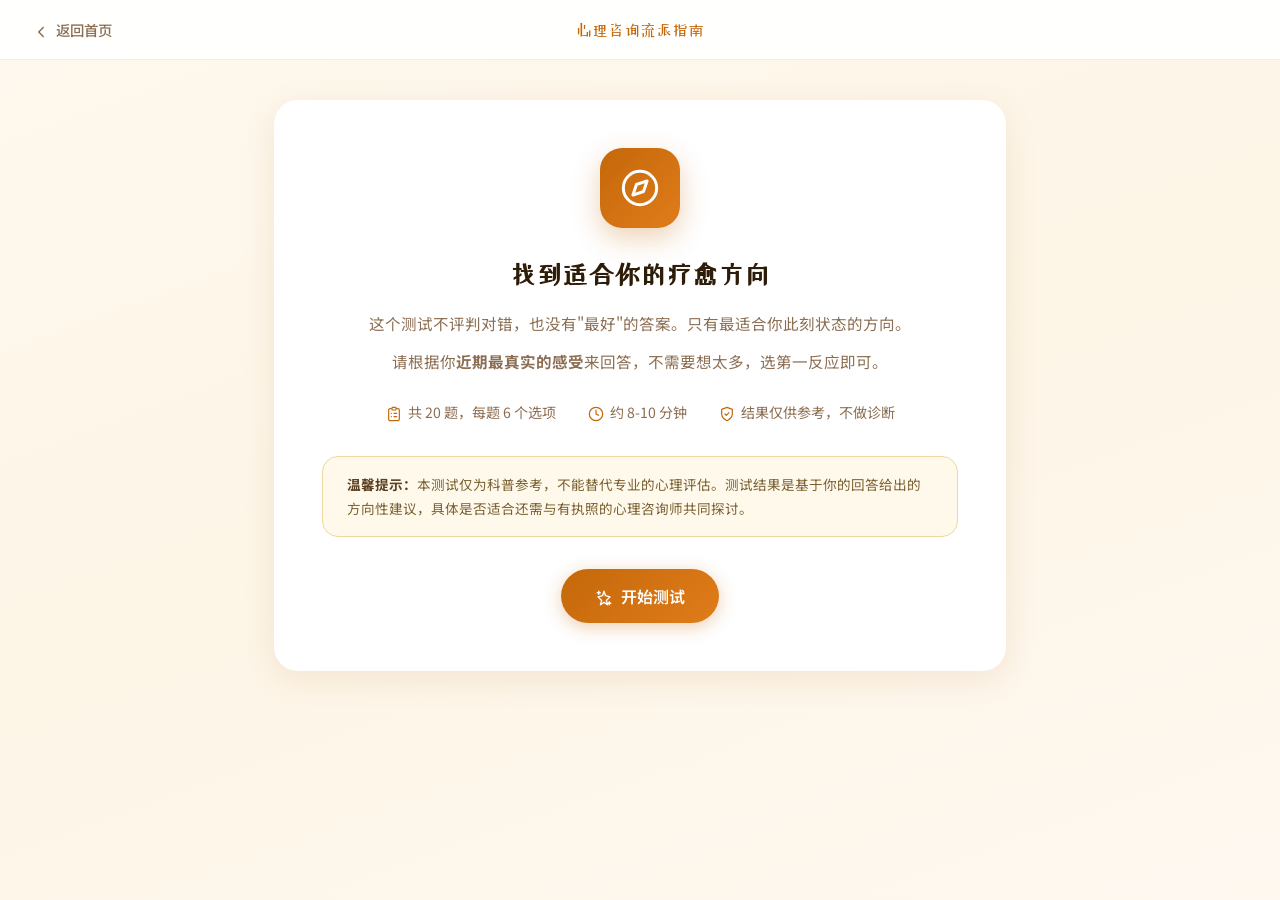
==== quiz.html @ fd83aee3 "全面改版：温暖配色+纯色图标+20题测试+独立测试页 - 配色方案：改为温暖奶油橙金渐变，整体治愈感提升 - 图标系统：用 SVG 纯色图标替换全部 emoji，统一视觉风格 - 修复导航：重命名 s" ====
<!DOCTYPE html>
<html lang="zh-CN">
<head>
  <meta charset="UTF-8">
  <meta name="viewport" content="width=device-width, initial-scale=1.0">
  <title>心理咨询流派测试 · 找到适合你的方向</title>
  <meta name="description" content="通过20道问题，找到最适合你的心理咨询流派方向。">
  <link rel="preconnect" href="https://fonts.googleapis.com">
  <link rel="preconnect" href="https://fonts.gstatic.com" crossorigin>
  <link href="https://fonts.googleapis.com/css2?family=ZCOOL+XiaoWei&family=Noto+Sans+SC:wght@300;400;500;700&family=Noto+Serif+SC:wght@400;600&display=swap" rel="stylesheet">
  <link rel="stylesheet" href="styles.css">
</head>
<body class="quiz-page-body">

<!-- 顶部导航 -->
<nav class="quiz-page-nav">
  <a href="index.html" class="back-link" id="back-link">
    <span id="back-icon"></span>
    返回首页
  </a>
  <span class="quiz-page-title" id="nav-quiz-title">心理咨询流派指南</span>
  <div style="width:80px"></div>
</nav>

<!-- 主内容区 -->
<main class="quiz-page-main">

  <!-- 进度条（答题时显示） -->
  <div class="quiz-progress" id="quiz-progress" style="display:none">
    <div class="progress-info">
      <span id="progress-label">进度</span>
      <span id="progress-text">1 / 20</span>
    </div>
    <div class="progress-bar">
      <div class="progress-fill" id="progress-fill" style="width:0%"></div>
    </div>
  </div>

  <!-- 开始页 -->
  <div class="quiz-start-card" id="quiz-start">
    <div class="quiz-start-icon" id="quiz-start-icon"></div>
    <h2>找到适合你的疗愈方向</h2>
    <p>这个测试不评判对错，也没有"最好"的答案。只有最适合你此刻状态的方向。</p>
    <p>请根据你<strong>近期最真实的感受</strong>来回答，不需要想太多，选第一反应即可。</p>
    <div class="quiz-start-meta">
      <div class="quiz-start-meta-item"><span id="meta-doc-icon"></span> 共 20 题，每题 6 个选项</div>
      <div class="quiz-start-meta-item"><span id="meta-clock-icon"></span> 约 8-10 分钟</div>
      <div class="quiz-start-meta-item"><span id="meta-lock-icon"></span> 结果仅供参考，不做诊断</div>
    </div>
    <div class="disclaimer" style="margin-bottom:2rem;text-align:left">
      <strong>温馨提示：</strong>本测试仅为科普参考，不能替代专业的心理评估。测试结果是基于你的回答给出的方向性建议，具体是否适合还需与有执照的心理咨询师共同探讨。
    </div>
    <button class="btn btn-primary btn-lg" id="start-btn" onclick="startQuiz()">
      <span id="start-icon"></span>
      开始测试
    </button>
  </div>

  <!-- 题目区 -->
  <div id="quiz-questions" style="display:none"></div>

  <!-- 结果区 -->
  <div id="quiz-result" class="quiz-result"></div>

</main>

<!-- 模态框（查看流派详情） -->
<div class="modal-overlay" id="modal-overlay">
  <div class="modal" id="modal" role="dialog" aria-modal="true"></div>
</div>

<script src="data.js"></script>
<script src="icons.js"></script>
<script src="quiz.js"></script>

<script>
// 注入图标
document.getElementById('back-icon').innerHTML = icon('chevronLeft', 18);
document.getElementById('quiz-start-icon').innerHTML = icon('compass', 40);
document.getElementById('meta-doc-icon').innerHTML = icon('clipboardList', 16);
document.getElementById('meta-clock-icon').innerHTML = icon('clock', 16);
document.getElementById('meta-lock-icon').innerHTML = icon('shieldCheck', 16);
document.getElementById('start-icon').innerHTML = icon('sparkles', 18);
</script>

</body>
</html>
---- styles.css ----
/* ===== 基础重置与变量 ===== */
:root {
  /* 主色调：温暖琥珀橙 */
  --primary: #C4680A;
  --primary-light: #E07C1A;
  --primary-pale: #FEF3E6;
  --primary-mid: rgba(196,104,10,0.12);

  /* 背景色：温暖奶油渐变 */
  --secondary: #FDFAF4;
  --surface: #FFFFFF;
  --surface-2: #FDF8EF;
  --surface-warm: #FEF6EC;

  /* 文字色：暖棕调 */
  --text-dark: #2D1C08;
  --text-body: #4A3420;
  --text-muted: #8C6E52;

  /* 边框与分割线 */
  --border: #EDE0CC;
  --border-light: #F5EDE0;

  /* 阴影：暖色调 */
  --shadow-sm: 0 2px 10px rgba(160,90,20,0.07);
  --shadow-md: 0 8px 32px rgba(160,90,20,0.11);
  --shadow-lg: 0 16px 56px rgba(160,90,20,0.16);

  --radius: 16px;
  --radius-sm: 8px;
  --radius-lg: 24px;
  --transition: 0.3s cubic-bezier(0.4, 0, 0.2, 1);

  --font-display: 'ZCOOL XiaoWei', 'Noto Serif SC', serif;
  --font-body: 'Noto Sans SC', 'PingFang SC', 'Microsoft YaHei', sans-serif;
}

*, *::before, *::after { box-sizing: border-box; margin: 0; padding: 0; }
html { scroll-behavior: smooth; }

body {
  font-family: var(--font-body);
  background: var(--secondary);
  color: var(--text-body);
  line-height: 1.75;
  min-height: 100vh;
}

/* ===== SVG 图标通用样式 ===== */
.svg-icon {
  display: inline-block;
  vertical-align: middle;
  flex-shrink: 0;
}

/* ===== 导航 ===== */
.nav {
  position: fixed;
  top: 0; left: 0; right: 0;
  z-index: 100;
  background: rgba(255,255,255,0.94);
  backdrop-filter: blur(12px);
  -webkit-backdrop-filter: blur(12px);
  border-bottom: 1px solid var(--border-light);
  padding: 0 2rem;
  height: 64px;
  display: flex;
  align-items: center;
  justify-content: space-between;
}

.nav-brand {
  font-family: var(--font-display);
  font-size: 1.1rem;
  color: var(--primary);
  text-decoration: none;
  display: flex;
  align-items: center;
  gap: 10px;
}

.nav-brand .svg-icon { color: var(--primary); }

.nav-links {
  display: flex;
  gap: 2rem;
  list-style: none;
}

.nav-links a {
  text-decoration: none;
  color: var(--text-muted);
  font-size: 0.9rem;
  font-weight: 500;
  transition: color var(--transition);
  cursor: pointer;
}

.nav-links a:hover,
.nav-links a.active {
  color: var(--primary);
}

/* ===== 英雄区域 ===== */
.hero {
  min-height: 100vh;
  display: flex;
  align-items: center;
  justify-content: center;
  text-align: center;
  padding: 80px 2rem 4rem;
  background: linear-gradient(160deg, #FEF8EE 0%, #FDF5E6 40%, #FEF8F0 70%, #FDF6EA 100%);
  position: relative;
  overflow: hidden;
}

.hero::before {
  content: '';
  position: absolute;
  width: 700px; height: 700px;
  border-radius: 50%;
  background: radial-gradient(circle, rgba(220,140,40,0.07) 0%, transparent 70%);
  top: -250px; right: -250px;
  animation: float 9s ease-in-out infinite;
}

.hero::after {
  content: '';
  position: absolute;
  width: 500px; height: 500px;
  border-radius: 50%;
  background: radial-gradient(circle, rgba(196,104,10,0.05) 0%, transparent 70%);
  bottom: -150px; left: -150px;
  animation: float 12s ease-in-out infinite reverse;
}

@keyframes float {
  0%, 100% { transform: translate(0, 0) scale(1); }
  50% { transform: translate(24px, -24px) scale(1.02); }
}

.hero-content {
  position: relative;
  z-index: 1;
  max-width: 720px;
}

.hero-badge {
  display: inline-flex;
  align-items: center;
  gap: 8px;
  background: rgba(196,104,10,0.1);
  color: var(--primary);
  padding: 7px 18px;
  border-radius: 100px;
  font-size: 0.85rem;
  font-weight: 600;
  margin-bottom: 1.5rem;
  letter-spacing: 0.04em;
  border: 1px solid rgba(196,104,10,0.15);
}

.hero h1 {
  font-family: var(--font-display);
  font-size: clamp(2rem, 5vw, 3.4rem);
  color: var(--text-dark);
  line-height: 1.3;
  margin-bottom: 1.2rem;
  font-weight: 700;
}

.hero h1 span {
  color: var(--primary);
  position: relative;
}

.hero-desc {
  font-size: 1.1rem;
  color: var(--text-muted);
  max-width: 540px;
  margin: 0 auto 2.5rem;
  line-height: 1.85;
}

.btn-group {
  display: flex;
  gap: 1rem;
  justify-content: center;
  flex-wrap: wrap;
}

.btn {
  display: inline-flex;
  align-items: center;
  gap: 8px;
  padding: 13px 26px;
  border-radius: 100px;
  font-size: 0.95rem;
  font-weight: 600;
  cursor: pointer;
  transition: all var(--transition);
  text-decoration: none;
  border: none;
  font-family: var(--font-body);
}

.btn-primary {
  background: linear-gradient(135deg, var(--primary), var(--primary-light));
  color: white;
  box-shadow: 0 4px 18px rgba(196,104,10,0.32);
}

.btn-primary:hover {
  transform: translateY(-2px);
  box-shadow: 0 8px 28px rgba(196,104,10,0.42);
}

.btn-outline {
  background: transparent;
  color: var(--primary);
  border: 2px solid var(--primary);
}

.btn-outline:hover {
  background: var(--primary);
  color: white;
  transform: translateY(-2px);
}

.btn-lg {
  padding: 15px 34px;
  font-size: 1rem;
}

.btn-ghost {
  background: transparent;
  color: var(--text-muted);
  border: none;
  cursor: pointer;
  font-family: var(--font-body);
  font-size: 0.9rem;
  padding: 9px 18px;
  border-radius: 100px;
  transition: all var(--transition);
  display: inline-flex;
  align-items: center;
  gap: 6px;
}

.btn-ghost:hover {
  background: var(--surface-2);
  color: var(--text-body);
}

/* ===== 区块标题 ===== */
.section { padding: 5rem 2rem; }

.section-alt {
  background: var(--surface);
}

.section-warm {
  background: linear-gradient(160deg, #FEF8EE 0%, #FDF5E8 100%);
}

.section-header {
  text-align: center;
  max-width: 620px;
  margin: 0 auto 3rem;
}

.section-label {
  display: inline-block;
  font-size: 0.78rem;
  font-weight: 700;
  letter-spacing: 0.14em;
  text-transform: uppercase;
  color: var(--primary);
  margin-bottom: 0.75rem;
}

.section-title {
  font-family: var(--font-display);
  font-size: clamp(1.6rem, 3vw, 2.2rem);
  color: var(--text-dark);
  line-height: 1.35;
  margin-bottom: 0.75rem;
}

.section-desc {
  color: var(--text-muted);
  font-size: 1rem;
  line-height: 1.8;
}

/* ===== 流派卡片网格 ===== */
.schools-grid {
  display: grid;
  grid-template-columns: repeat(auto-fill, minmax(280px, 1fr));
  gap: 1.5rem;
  max-width: 1200px;
  margin: 0 auto;
}

.school-card {
  background: var(--surface);
  border-radius: var(--radius-lg);
  padding: 2rem;
  cursor: pointer;
  transition: all var(--transition);
  border: 1px solid var(--border);
  box-shadow: var(--shadow-sm);
  position: relative;
  overflow: hidden;
}

.school-card::before {
  content: '';
  position: absolute;
  top: 0; left: 0; right: 0;
  height: 4px;
  background: var(--card-color, var(--primary));
  transition: height var(--transition);
}

.school-card:hover {
  transform: translateY(-5px);
  box-shadow: var(--shadow-md);
  border-color: transparent;
}

.school-card:hover::before { height: 6px; }

.card-icon-wrap {
  width: 52px; height: 52px;
  border-radius: var(--radius-sm);
  display: flex;
  align-items: center;
  justify-content: center;
  margin-bottom: 1.1rem;
  background: var(--card-bg, var(--primary-pale));
}

.card-name {
  font-family: var(--font-display);
  font-size: 1.15rem;
  color: var(--text-dark);
  margin-bottom: 0.35rem;
  font-weight: 700;
}

.card-subtitle {
  font-size: 0.85rem;
  color: var(--text-muted);
  margin-bottom: 1rem;
}

.card-tags {
  display: flex;
  flex-wrap: wrap;
  gap: 6px;
}

.tag {
  background: var(--surface-2);
  color: var(--text-muted);
  padding: 3px 10px;
  border-radius: 100px;
  font-size: 0.78rem;
  border: 1px solid var(--border);
}

/* ===== 模态框 ===== */
.modal-overlay {
  position: fixed;
  inset: 0;
  background: rgba(45,28,8,0.45);
  backdrop-filter: blur(6px);
  z-index: 200;
  display: flex;
  align-items: flex-start;
  justify-content: center;
  padding: 2rem 1rem;
  overflow-y: auto;
  opacity: 0;
  visibility: hidden;
  transition: all 0.3s;
}

.modal-overlay.active {
  opacity: 1;
  visibility: visible;
}

.modal {
  background: var(--surface);
  border-radius: var(--radius-lg);
  max-width: 880px;
  width: 100%;
  overflow: hidden;
  box-shadow: var(--shadow-lg);
  transform: translateY(28px);
  transition: transform 0.35s cubic-bezier(0.34, 1.56, 0.64, 1);
  margin: auto;
}

.modal-overlay.active .modal {
  transform: translateY(0);
}

.modal-header {
  padding: 2.5rem 2.5rem 2rem;
  position: relative;
  color: white;
}

.modal-icon-wrap {
  width: 60px; height: 60px;
  background: rgba(255,255,255,0.2);
  border-radius: var(--radius-sm);
  display: flex;
  align-items: center;
  justify-content: center;
  margin-bottom: 1rem;
}

.modal-title {
  font-family: var(--font-display);
  font-size: 1.85rem;
  margin-bottom: 0.4rem;
}

.modal-subtitle {
  opacity: 0.85;
  font-size: 1rem;
}

.modal-close {
  position: absolute;
  top: 1.5rem;
  right: 1.5rem;
  background: rgba(255,255,255,0.18);
  border: none;
  color: white;
  width: 38px; height: 38px;
  border-radius: 50%;
  cursor: pointer;
  display: flex;
  align-items: center;
  justify-content: center;
  transition: background var(--transition);
}

.modal-close:hover { background: rgba(255,255,255,0.3); }

.modal-body {
  padding: 2rem 2.5rem 2.5rem;
}

.modal-section { margin-bottom: 2rem; }
.modal-section:last-child { margin-bottom: 0; }

.modal-section-title {
  font-family: var(--font-display);
  font-size: 1.05rem;
  color: var(--text-dark);
  margin-bottom: 0.85rem;
  display: flex;
  align-items: center;
  gap: 10px;
}

.modal-section-title .title-bar {
  width: 3px;
  height: 1.1em;
  background: var(--modal-color, var(--primary));
  border-radius: 2px;
  flex-shrink: 0;
}

.philosophy-box {
  background: var(--surface-warm);
  border-radius: var(--radius);
  padding: 1.25rem 1.5rem;
  font-style: italic;
  color: var(--text-body);
  border-left: 4px solid var(--modal-color, var(--primary));
  line-height: 1.85;
}

.list-check {
  list-style: none;
  display: flex;
  flex-direction: column;
  gap: 0.6rem;
}

.list-check li {
  display: flex;
  align-items: flex-start;
  gap: 10px;
  font-size: 0.95rem;
  color: var(--text-body);
  line-height: 1.65;
}

.list-check li .check-icon {
  color: var(--modal-color, var(--primary));
  flex-shrink: 0;
  margin-top: 2px;
}

.two-col {
  display: grid;
  grid-template-columns: 1fr 1fr;
  gap: 1.25rem;
}

.advantage-box, .disadvantage-box {
  border-radius: var(--radius);
  padding: 1.25rem;
}

.advantage-box {
  background: #F2FBF5;
  border: 1px solid #BCEACF;
}

.disadvantage-box {
  background: #FFF8EE;
  border: 1px solid #F0D5A8;
}

.box-title {
  font-weight: 700;
  margin-bottom: 0.75rem;
  font-size: 0.9rem;
  display: flex;
  align-items: center;
  gap: 6px;
}

.advantage-box .box-title { color: #1A7A45; }
.disadvantage-box .box-title { color: #B56820; }

.list-simple {
  list-style: none;
  display: flex;
  flex-direction: column;
  gap: 0.45rem;
}

.list-simple li {
  font-size: 0.88rem;
  color: var(--text-body);
  padding-left: 1rem;
  position: relative;
  line-height: 1.6;
}

.list-simple li::before {
  content: '·';
  position: absolute;
  left: 0;
  color: var(--text-muted);
  font-size: 1.3em;
  line-height: 1.3;
}

.duration-cards {
  display: flex;
  gap: 0.75rem;
  flex-wrap: wrap;
}

.duration-item {
  background: var(--surface-2);
  border: 1px solid var(--border);
  border-radius: var(--radius-sm);
  padding: 0.8rem 1.1rem;
  font-size: 0.85rem;
  flex: 1;
  min-width: 180px;
  color: var(--text-body);
}

.duration-note {
  margin-top: 0.75rem;
  font-size: 0.88rem;
  color: var(--text-muted);
  font-style: italic;
  line-height: 1.7;
}

.rep-list {
  display: flex;
  flex-wrap: wrap;
  gap: 0.5rem;
}

.rep-tag {
  background: var(--surface-warm);
  border: 1px solid var(--border);
  border-radius: 100px;
  padding: 4px 14px;
  font-size: 0.82rem;
  color: var(--text-body);
}

.quote-box {
  background: var(--surface-warm);
  border-radius: var(--radius);
  padding: 1.25rem 1.5rem;
  text-align: center;
  font-style: italic;
  color: var(--text-muted);
  font-size: 0.95rem;
  line-height: 1.8;
  border: 1px solid var(--border);
}

/* ===== 推荐书目 ===== */
.books-grid {
  display: grid;
  grid-template-columns: 1fr 1fr;
  gap: 0.75rem;
}

.book-item {
  background: var(--surface-warm);
  border-radius: var(--radius-sm);
  padding: 1rem;
  border: 1px solid var(--border-light);
}

.book-title {
  font-size: 0.9rem;
  font-weight: 600;
  color: var(--text-dark);
  margin-bottom: 0.2rem;
}

.book-author {
  font-size: 0.78rem;
  color: var(--primary);
  margin-bottom: 0.4rem;
}

.book-desc {
  font-size: 0.8rem;
  color: var(--text-muted);
  line-height: 1.6;
}

/* ===== 测试入口区（index页） ===== */
.quiz-promo {
  background: linear-gradient(135deg, #FEF5E6 0%, #FDF0DD 100%);
  border: 1px solid var(--border);
  border-radius: var(--radius-lg);
  padding: 3rem;
  text-align: center;
  box-shadow: var(--shadow-sm);
  max-width: 700px;
  margin: 0 auto;
}

.quiz-promo-icon {
  width: 72px; height: 72px;
  background: linear-gradient(135deg, var(--primary), var(--primary-light));
  border-radius: 20px;
  display: flex;
  align-items: center;
  justify-content: center;
  margin: 0 auto 1.5rem;
  color: white;
  box-shadow: 0 8px 24px rgba(196,104,10,0.28);
}

.quiz-promo h3 {
  font-family: var(--font-display);
  font-size: 1.5rem;
  color: var(--text-dark);
  margin-bottom: 0.75rem;
}

.quiz-promo p {
  color: var(--text-muted);
  margin-bottom: 0.75rem;
  line-height: 1.8;
  font-size: 0.97rem;
}

.quiz-meta {
  display: flex;
  justify-content: center;
  gap: 1.75rem;
  margin: 1.5rem 0 2rem;
  flex-wrap: wrap;
}

.quiz-meta-item {
  display: flex;
  align-items: center;
  gap: 6px;
  font-size: 0.88rem;
  color: var(--text-muted);
}

.quiz-meta-item .svg-icon { color: var(--primary); }

/* ===== 独立测试页面（quiz.html） ===== */
.quiz-page-body {
  background: linear-gradient(160deg, #FEF8EE 0%, #FDF5E6 50%, #FEF8F0 100%);
  min-height: 100vh;
}

.quiz-page-nav {
  background: rgba(255,255,255,0.92);
  backdrop-filter: blur(12px);
  border-bottom: 1px solid var(--border-light);
  padding: 0 2rem;
  height: 60px;
  display: flex;
  align-items: center;
  justify-content: space-between;
  position: sticky;
  top: 0;
  z-index: 50;
}

.back-link {
  display: flex;
  align-items: center;
  gap: 6px;
  color: var(--text-muted);
  text-decoration: none;
  font-size: 0.9rem;
  font-weight: 500;
  transition: color var(--transition);
}

.back-link:hover { color: var(--primary); }

.quiz-page-title {
  font-family: var(--font-display);
  font-size: 1rem;
  color: var(--primary);
}

.quiz-page-main {
  max-width: 780px;
  margin: 0 auto;
  padding: 2.5rem 1.5rem 4rem;
}

/* 进度条 */
.quiz-progress {
  margin-bottom: 2rem;
}

.progress-info {
  display: flex;
  justify-content: space-between;
  font-size: 0.85rem;
  color: var(--text-muted);
  margin-bottom: 0.5rem;
}

.progress-bar {
  height: 6px;
  background: var(--border);
  border-radius: 100px;
  overflow: hidden;
}

.progress-fill {
  height: 100%;
  background: linear-gradient(90deg, var(--primary), var(--primary-light));
  border-radius: 100px;
  transition: width 0.5s cubic-bezier(0.4, 0, 0.2, 1);
}

/* 测试开始页 */
.quiz-start-card {
  background: var(--surface);
  border-radius: var(--radius-lg);
  padding: 3rem;
  text-align: center;
  box-shadow: var(--shadow-md);
}

.quiz-start-icon {
  width: 80px; height: 80px;
  background: linear-gradient(135deg, var(--primary), var(--primary-light));
  border-radius: 22px;
  display: flex;
  align-items: center;
  justify-content: center;
  margin: 0 auto 1.5rem;
  color: white;
  box-shadow: 0 10px 28px rgba(196,104,10,0.3);
}

.quiz-start-card h2 {
  font-family: var(--font-display);
  font-size: 1.6rem;
  color: var(--text-dark);
  margin-bottom: 0.75rem;
}

.quiz-start-card p {
  color: var(--text-muted);
  line-height: 1.85;
  font-size: 0.97rem;
  margin-bottom: 0.6rem;
}

.quiz-start-meta {
  display: flex;
  justify-content: center;
  gap: 2rem;
  flex-wrap: wrap;
  margin: 1.5rem 0 2rem;
}

.quiz-start-meta-item {
  display: flex;
  align-items: center;
  gap: 6px;
  font-size: 0.88rem;
  color: var(--text-muted);
}

.quiz-start-meta-item .svg-icon { color: var(--primary); }

/* 题目卡片 */
.quiz-card {
  background: var(--surface);
  border-radius: var(--radius-lg);
  padding: 2.5rem;
  box-shadow: var(--shadow-md);
  animation: slideIn 0.4s cubic-bezier(0.34, 1.56, 0.64, 1);
}

@keyframes slideIn {
  from { opacity: 0; transform: translateX(32px); }
  to { opacity: 1; transform: translateX(0); }
}

.quiz-q-num {
  font-size: 0.8rem;
  font-weight: 700;
  color: var(--primary);
  letter-spacing: 0.1em;
  text-transform: uppercase;
  margin-bottom: 0.75rem;
}

.quiz-q-text {
  font-family: var(--font-display);
  font-size: 1.22rem;
  color: var(--text-dark);
  line-height: 1.5;
  margin-bottom: 1.75rem;
}

.quiz-options {
  display: flex;
  flex-direction: column;
  gap: 0.65rem;
}

.quiz-option {
  border: 2px solid var(--border);
  border-radius: var(--radius);
  padding: 0.95rem 1.25rem;
  cursor: pointer;
  transition: all var(--transition);
  text-align: left;
  background: var(--surface);
  font-family: var(--font-body);
  font-size: 0.93rem;
  color: var(--text-body);
  line-height: 1.6;
  width: 100%;
}

.quiz-option:hover {
  border-color: var(--primary);
  background: var(--primary-pale);
}

.quiz-option.selected {
  border-color: var(--primary);
  background: var(--primary-pale);
  color: var(--primary);
  font-weight: 500;
}

.quiz-nav {
  display: flex;
  justify-content: space-between;
  align-items: center;
  margin-top: 1.75rem;
}

/* ===== 测试结果 ===== */
.quiz-result { display: none; }
.quiz-result.active {
  display: block;
  animation: fadeIn 0.6s ease;
}

@keyframes fadeIn {
  from { opacity: 0; }
  to { opacity: 1; }
}

.result-header {
  background: var(--surface);
  border-radius: var(--radius-lg);
  padding: 2.5rem;
  text-align: center;
  box-shadow: var(--shadow-md);
  margin-bottom: 1.5rem;
}

.result-school-icon {
  width: 72px; height: 72px;
  border-radius: 20px;
  display: flex;
  align-items: center;
  justify-content: center;
  margin: 0 auto 1.25rem;
  color: white;
}

.result-label {
  font-size: 0.8rem;
  font-weight: 700;
  letter-spacing: 0.12em;
  text-transform: uppercase;
  color: var(--primary);
  margin-bottom: 0.5rem;
}

.result-name {
  font-family: var(--font-display);
  font-size: 2rem;
  color: var(--text-dark);
  margin-bottom: 0.5rem;
}

.result-subtitle {
  color: var(--text-muted);
  font-size: 1rem;
  margin-bottom: 1.5rem;
}

.result-overview {
  color: var(--text-body);
  font-size: 0.97rem;
  line-height: 1.85;
  text-align: left;
  background: var(--surface-warm);
  border-radius: var(--radius);
  padding: 1.25rem 1.5rem;
  border: 1px solid var(--border-light);
}

.result-scores {
  background: var(--surface);
  border-radius: var(--radius-lg);
  padding: 2rem 2.5rem;
  box-shadow: var(--shadow-sm);
  margin-bottom: 1.5rem;
}

.scores-title {
  font-family: var(--font-display);
  font-size: 1.05rem;
  color: var(--text-dark);
  margin-bottom: 1.25rem;
  display: flex;
  align-items: center;
  gap: 8px;
}

.score-bar-item { margin-bottom: 1rem; }

.score-bar-header {
  display: flex;
  justify-content: space-between;
  margin-bottom: 0.3rem;
  font-size: 0.88rem;
}

.score-bar-name { color: var(--text-body); font-weight: 500; }
.score-bar-val { color: var(--text-muted); }

.score-bar-bg {
  height: 8px;
  background: var(--border);
  border-radius: 100px;
  overflow: hidden;
}

.score-bar-fill {
  height: 100%;
  border-radius: 100px;
  transition: width 1s cubic-bezier(0.4, 0, 0.2, 1);
  width: 0;
}

.result-detail-card {
  background: var(--surface);
  border-radius: var(--radius-lg);
  padding: 2rem 2.5rem;
  box-shadow: var(--shadow-sm);
  margin-bottom: 1.5rem;
}

.result-detail-title {
  font-family: var(--font-display);
  font-size: 1.05rem;
  color: var(--text-dark);
  margin-bottom: 1rem;
  display: flex;
  align-items: center;
  gap: 8px;
}

.result-detail-title .svg-icon { color: var(--primary); }

.result-actions {
  display: flex;
  gap: 1rem;
  justify-content: center;
  flex-wrap: wrap;
  margin-top: 0.5rem;
}

/* ===== "为什么了解流派"区域 ===== */
.why-grid {
  display: grid;
  grid-template-columns: repeat(auto-fill, minmax(230px, 1fr));
  gap: 1.5rem;
  max-width: 1000px;
  margin: 0 auto;
}

.why-card {
  background: var(--surface);
  border-radius: var(--radius);
  padding: 1.75rem;
  box-shadow: var(--shadow-sm);
  border: 1px solid var(--border);
  transition: all var(--transition);
}

.why-card:hover {
  transform: translateY(-3px);
  box-shadow: var(--shadow-md);
}

.why-icon-wrap {
  width: 44px; height: 44px;
  border-radius: 10px;
  display: flex;
  align-items: center;
  justify-content: center;
  margin-bottom: 0.9rem;
  background: var(--primary-pale);
  color: var(--primary);
}

.why-title {
  font-family: var(--font-display);
  font-size: 1rem;
  color: var(--text-dark);
  margin-bottom: 0.5rem;
}

.why-desc {
  font-size: 0.88rem;
  color: var(--text-muted);
  line-height: 1.75;
}

/* ===== 在你找咨询师之前（6卡布局） ===== */
.tips-grid {
  display: grid;
  grid-template-columns: repeat(auto-fill, minmax(240px, 1fr));
  gap: 1.5rem;
  max-width: 1000px;
  margin: 0 auto;
}

.tip-card {
  background: var(--surface);
  border-radius: var(--radius);
  padding: 1.75rem;
  box-shadow: var(--shadow-sm);
  border: 1px solid var(--border);
  transition: all var(--transition);
}

.tip-card:hover {
  transform: translateY(-3px);
  box-shadow: var(--shadow-md);
}

.tip-icon-wrap {
  width: 44px; height: 44px;
  border-radius: 10px;
  display: flex;
  align-items: center;
  justify-content: center;
  margin-bottom: 0.9rem;
}

.tip-title {
  font-family: var(--font-display);
  font-size: 1rem;
  color: var(--text-dark);
  margin-bottom: 0.5rem;
}

.tip-desc {
  font-size: 0.88rem;
  color: var(--text-muted);
  line-height: 1.75;
}

/* ===== 免责声明 ===== */
.disclaimer {
  background: #FFF9EC;
  border: 1px solid #F0D6A0;
  border-radius: var(--radius);
  padding: 1rem 1.5rem;
  font-size: 0.85rem;
  color: #7A6030;
  max-width: 780px;
  margin: 0 auto 2rem;
  line-height: 1.7;
}

.disclaimer strong { color: #5A4020; }

/* ===== 页脚 ===== */
footer {
  background: var(--text-dark);
  color: rgba(255,255,255,0.55);
  text-align: center;
  padding: 2.5rem 2rem;
  font-size: 0.88rem;
  line-height: 1.85;
}

footer strong { color: rgba(255,255,255,0.85); }
footer a { color: rgba(255,255,255,0.55); text-decoration: none; }
footer a:hover { color: rgba(255,255,255,0.9); }

/* ===== 响应式 ===== */
@media (max-width: 768px) {
  .nav-links { display: none; }
  .hero { padding: 80px 1.25rem 3rem; }
  .modal-body { padding: 1.5rem; }
  .modal-header { padding: 2rem 1.5rem 1.5rem; }
  .two-col { grid-template-columns: 1fr; }
  .quiz-card { padding: 1.75rem; }
  .quiz-start-card { padding: 2rem 1.5rem; }
  .modal { border-radius: var(--radius); }
  .result-scores { padding: 1.5rem; }
  .result-header { padding: 2rem 1.5rem; }
  .books-grid { grid-template-columns: 1fr; }
  .quiz-promo { padding: 2rem 1.5rem; }
}

@media (max-width: 480px) {
  .schools-grid { grid-template-columns: 1fr; }
  .duration-cards { flex-direction: column; }
  .quiz-start-meta { flex-direction: column; gap: 0.5rem; }
}

/* ===== 滚动动画 ===== */
.fade-in {
  opacity: 0;
  transform: translateY(22px);
  transition: opacity 0.65s ease, transform 0.65s ease;
}

.fade-in.visible {
  opacity: 1;
  transform: translateY(0);
}

/* ===== 工具类 ===== */
.hidden { display: none !important; }
.text-center { text-align: center; }
.mt-1 { margin-top: 0.5rem; }
.mt-2 { margin-top: 1rem; }
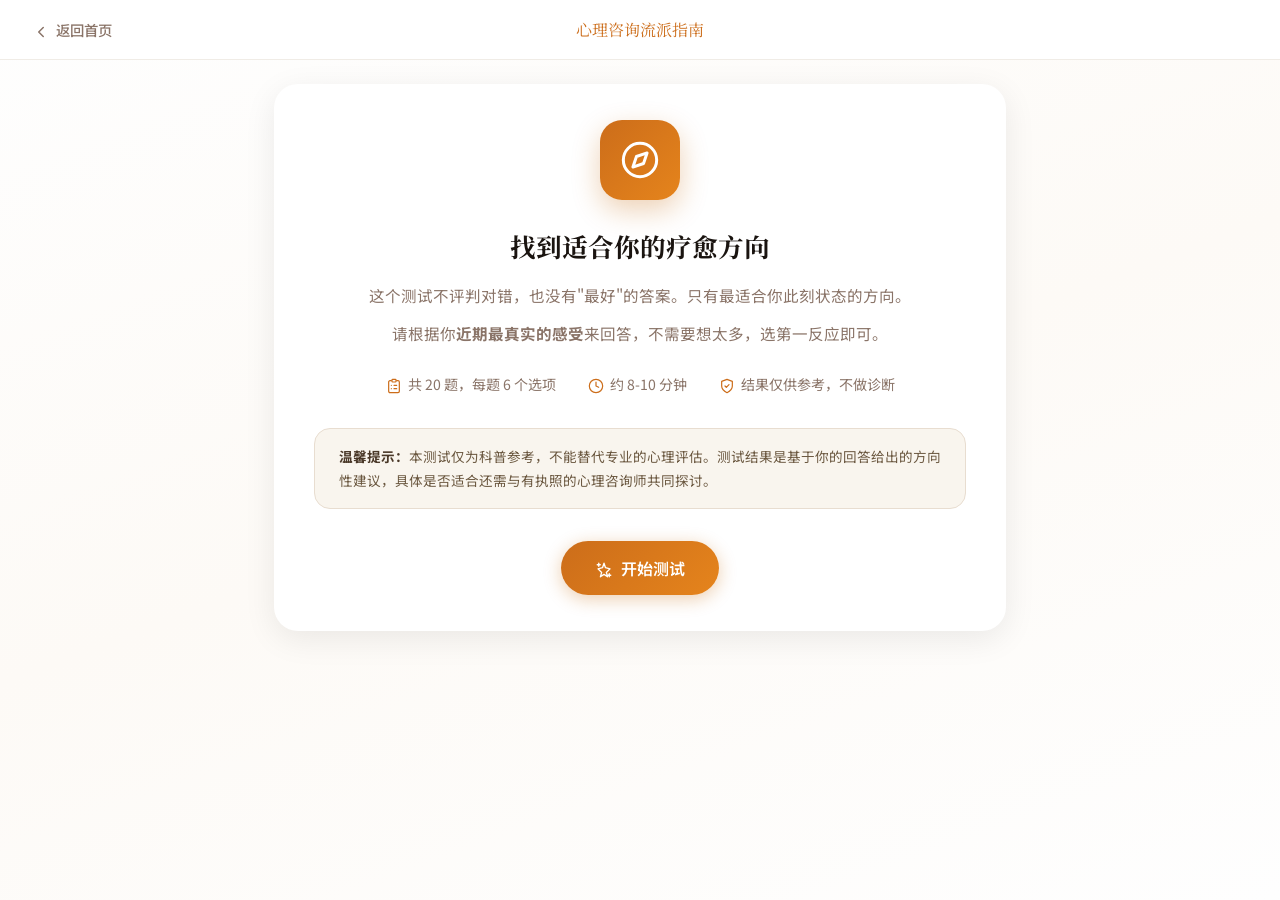
==== commit 3eb6d0ad: "新增焦点解决/叙事/正念三流派，修复书目，更新配色字体 - 新增 SFBT（焦点解决短期疗法）、叙事疗法、正念疗法三个流派，含完整数据和推荐书目 - 修复各流派书目错位问题（叙事书目移至叙事流派，正念" ====
--- a/quiz.html
+++ b/quiz.html
@@ -7,7 +7,7 @@
   <meta name="description" content="通过20道问题，找到最适合你的心理咨询流派方向。">
   <link rel="preconnect" href="https://fonts.googleapis.com">
   <link rel="preconnect" href="https://fonts.gstatic.com" crossorigin>
-  <link href="https://fonts.googleapis.com/css2?family=ZCOOL+XiaoWei&family=Noto+Sans+SC:wght@300;400;500;700&family=Noto+Serif+SC:wght@400;600&display=swap" rel="stylesheet">
+  <link href="https://fonts.googleapis.com/css2?family=Noto+Sans+SC:wght@300;400;500;700&family=Noto+Serif+SC:wght@400;600;700&display=swap" rel="stylesheet">
   <link rel="stylesheet" href="styles.css">
 </head>
 <body class="quiz-page-body">
--- a/styles.css
+++ b/styles.css
@@ -1,37 +1,37 @@
 /* ===== 基础重置与变量 ===== */
 :root {
-  /* 主色调：温暖琥珀橙 */
-  --primary: #C4680A;
-  --primary-light: #E07C1A;
-  --primary-pale: #FEF3E6;
-  --primary-mid: rgba(196,104,10,0.12);
-
-  /* 背景色：温暖奶油渐变 */
-  --secondary: #FDFAF4;
+  /* 主色调：明亮暖橙 */
+  --primary: #CC6D1A;
+  --primary-light: #E5841C;
+  --primary-pale: #FEF4EA;
+  --primary-mid: rgba(204,109,26,0.12);
+
+  /* 背景色：近白，极轻微暖调 */
+  --secondary: #FAFAFA;
   --surface: #FFFFFF;
-  --surface-2: #FDF8EF;
-  --surface-warm: #FEF6EC;
-
-  /* 文字色：暖棕调 */
-  --text-dark: #2D1C08;
-  --text-body: #4A3420;
-  --text-muted: #8C6E52;
+  --surface-2: #F6F7FA;
+  --surface-warm: #FEF9F4;
+
+  /* 文字色：深灰暖调 */
+  --text-dark: #1A1410;
+  --text-body: #3D3028;
+  --text-muted: #8A7468;
 
   /* 边框与分割线 */
-  --border: #EDE0CC;
-  --border-light: #F5EDE0;
-
-  /* 阴影：暖色调 */
-  --shadow-sm: 0 2px 10px rgba(160,90,20,0.07);
-  --shadow-md: 0 8px 32px rgba(160,90,20,0.11);
-  --shadow-lg: 0 16px 56px rgba(160,90,20,0.16);
+  --border: #E8E3DC;
+  --border-light: #F0ECE6;
+
+  /* 阴影 */
+  --shadow-sm: 0 2px 10px rgba(0,0,0,0.05);
+  --shadow-md: 0 8px 32px rgba(0,0,0,0.08);
+  --shadow-lg: 0 16px 56px rgba(0,0,0,0.12);
 
   --radius: 16px;
   --radius-sm: 8px;
   --radius-lg: 24px;
   --transition: 0.3s cubic-bezier(0.4, 0, 0.2, 1);
 
-  --font-display: 'ZCOOL XiaoWei', 'Noto Serif SC', serif;
+  --font-display: 'Noto Serif SC', serif;
   --font-body: 'Noto Sans SC', 'PingFang SC', 'Microsoft YaHei', sans-serif;
 }
 
@@ -109,7 +109,7 @@
   justify-content: center;
   text-align: center;
   padding: 80px 2rem 4rem;
-  background: linear-gradient(160deg, #FEF8EE 0%, #FDF5E6 40%, #FEF8F0 70%, #FDF6EA 100%);
+  background: linear-gradient(160deg, #FEFEFE 0%, #FDFAF6 40%, #FEFEFE 70%, #FDFBF8 100%);
   position: relative;
   overflow: hidden;
 }
@@ -260,7 +260,7 @@
 }
 
 .section-warm {
-  background: linear-gradient(160deg, #FEF8EE 0%, #FDF5E8 100%);
+  background: linear-gradient(160deg, #FEFEFE 0%, #FDFCFA 100%);
 }
 
 .section-header {
@@ -654,7 +654,7 @@
 
 /* ===== 测试入口区（index页） ===== */
 .quiz-promo {
-  background: linear-gradient(135deg, #FEF5E6 0%, #FDF0DD 100%);
+  background: linear-gradient(135deg, #FEFEFE 0%, #FDF8F4 100%);
   border: 1px solid var(--border);
   border-radius: var(--radius-lg);
   padding: 3rem;
@@ -710,7 +710,7 @@
 
 /* ===== 独立测试页面（quiz.html） ===== */
 .quiz-page-body {
-  background: linear-gradient(160deg, #FEF8EE 0%, #FDF5E6 50%, #FEF8F0 100%);
+  background: linear-gradient(160deg, #FEFEFE 0%, #FDFAF6 50%, #FEFEFE 100%);
   min-height: 100vh;
 }
 
@@ -750,12 +750,12 @@
 .quiz-page-main {
   max-width: 780px;
   margin: 0 auto;
-  padding: 2.5rem 1.5rem 4rem;
+  padding: 1.5rem 1.5rem 3rem;
 }
 
 /* 进度条 */
 .quiz-progress {
-  margin-bottom: 2rem;
+  margin-bottom: 1.25rem;
 }
 
 .progress-info {
@@ -784,7 +784,7 @@
 .quiz-start-card {
   background: var(--surface);
   border-radius: var(--radius-lg);
-  padding: 3rem;
+  padding: 2.25rem 2.5rem;
   text-align: center;
   box-shadow: var(--shadow-md);
 }
@@ -837,7 +837,7 @@
 .quiz-card {
   background: var(--surface);
   border-radius: var(--radius-lg);
-  padding: 2.5rem;
+  padding: 1.75rem 2rem;
   box-shadow: var(--shadow-md);
   animation: slideIn 0.4s cubic-bezier(0.34, 1.56, 0.64, 1);
 }
@@ -857,31 +857,32 @@
 }
 
 .quiz-q-text {
-  font-family: var(--font-display);
-  font-size: 1.22rem;
+  font-family: var(--font-body);
+  font-size: 1.08rem;
   color: var(--text-dark);
-  line-height: 1.5;
-  margin-bottom: 1.75rem;
+  line-height: 1.6;
+  margin-bottom: 1.25rem;
+  font-weight: 500;
 }
 
 .quiz-options {
   display: flex;
   flex-direction: column;
-  gap: 0.65rem;
+  gap: 0.45rem;
 }
 
 .quiz-option {
   border: 2px solid var(--border);
-  border-radius: var(--radius);
-  padding: 0.95rem 1.25rem;
+  border-radius: var(--radius-sm);
+  padding: 0.7rem 1rem;
   cursor: pointer;
   transition: all var(--transition);
   text-align: left;
   background: var(--surface);
   font-family: var(--font-body);
-  font-size: 0.93rem;
+  font-size: 0.9rem;
   color: var(--text-body);
-  line-height: 1.6;
+  line-height: 1.55;
   width: 100%;
 }
 
@@ -901,7 +902,7 @@
   display: flex;
   justify-content: space-between;
   align-items: center;
-  margin-top: 1.75rem;
+  margin-top: 1.25rem;
 }
 
 /* ===== 测试结果 ===== */
@@ -1134,18 +1135,18 @@
 
 /* ===== 免责声明 ===== */
 .disclaimer {
-  background: #FFF9EC;
-  border: 1px solid #F0D6A0;
+  background: #F9F5EE;
+  border: 1px solid #E8DDD0;
   border-radius: var(--radius);
   padding: 1rem 1.5rem;
   font-size: 0.85rem;
-  color: #7A6030;
+  color: #6B5840;
   max-width: 780px;
   margin: 0 auto 2rem;
   line-height: 1.7;
 }
 
-.disclaimer strong { color: #5A4020; }
+.disclaimer strong { color: #4A3828; }
 
 /* ===== 页脚 ===== */
 footer {
